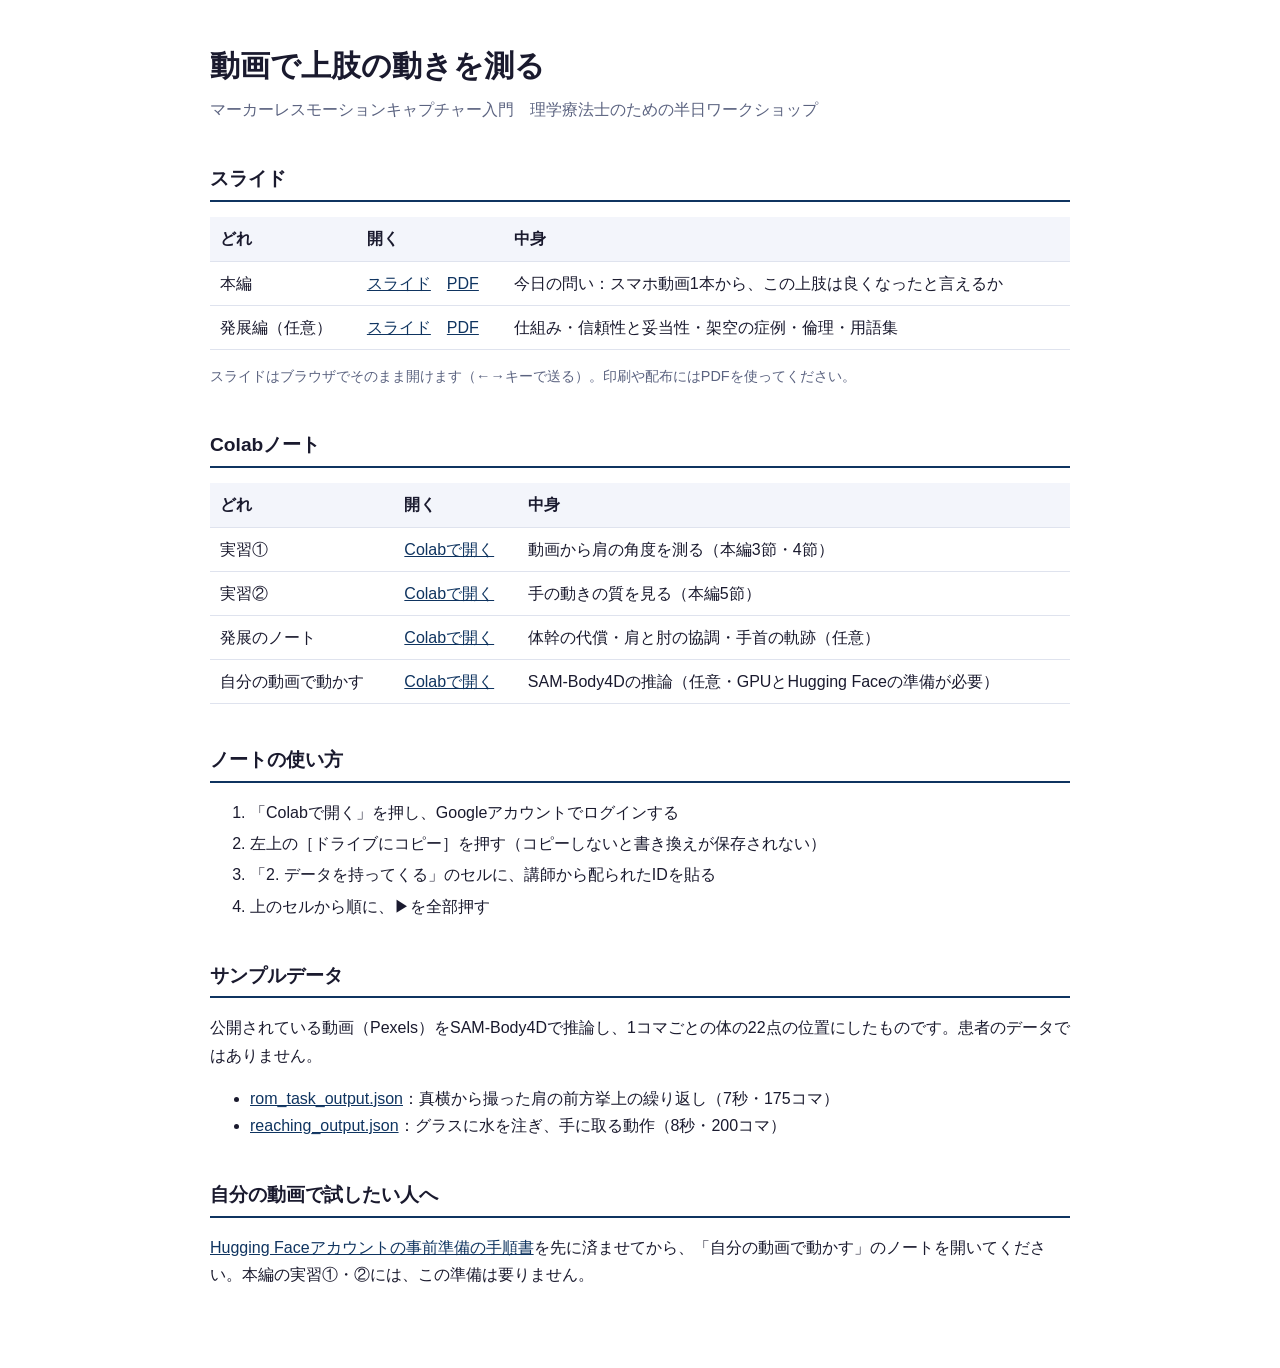
==== index.html @ c6b7e0b4 "公開：d51b8ad feat: 配布物だけを公開用リポジトリ（GitHub Pages）へ上げる tools/publish.sh を追加" ====
<!doctype html>
<html lang="ja">
<head>
<meta charset="utf-8">
<meta name="viewport" content="width=device-width, initial-scale=1">
<title>動画で上肢の動きを測る</title>
<style>
:root { --bg:#ffffff; --fg:#1a1a2e; --muted:#5b6380; --line:#dfe3ee; --accent:#0f3460; --head:#f3f5fb; }
@media (prefers-color-scheme: dark) {
  :root { --bg:#14161f; --fg:#e8eaf2; --muted:#a3a9c0; --line:#2c3142; --accent:#8fb3ff; --head:#1d2130; }
}
body { margin:0; background:var(--bg); color:var(--fg);
  font-family:'Hiragino Sans','Noto Sans JP',sans-serif; line-height:1.7; }
main { max-width:860px; margin:0 auto; padding:40px 16px 64px; }
h1 { font-size:1.9rem; margin:0 0 4px; }
.sub { color:var(--muted); margin:0 0 32px; }
h2 { font-size:1.2rem; border-bottom:2px solid var(--accent); padding-bottom:4px; margin-top:40px; }
table { width:100%; border-collapse:collapse; }
th, td { text-align:left; padding:8px 10px; border-bottom:1px solid var(--line); vertical-align:top; }
th { background:var(--head); font-weight:600; }
td:first-child { white-space:nowrap; }
a { color:var(--accent); }
ol li { margin:4px 0; }
.note { color:var(--muted); font-size:0.9rem; }
</style>
</head>
<body>
<main>
<h1>動画で上肢の動きを測る</h1>
<p class="sub">マーカーレスモーションキャプチャー入門　理学療法士のための半日ワークショップ</p>

<h2>スライド</h2>
<table>
<tr><th>どれ</th><th>開く</th><th>中身</th></tr>
<tr><td>本編</td><td><a href="slides/seminar.html">スライド</a>　<a href="slides/seminar.pdf">PDF</a></td><td>今日の問い：スマホ動画1本から、この上肢は良くなったと言えるか</td></tr>
<tr><td>発展編（任意）</td><td><a href="slides/seminar_advanced.html">スライド</a>　<a href="slides/seminar_advanced.pdf">PDF</a></td><td>仕組み・信頼性と妥当性・架空の症例・倫理・用語集</td></tr>
</table>
<p class="note">スライドはブラウザでそのまま開けます（←→キーで送る）。印刷や配布にはPDFを使ってください。</p>

<h2>Colabノート</h2>
<table>
<tr><th>どれ</th><th>開く</th><th>中身</th></tr>
<tr><td>実習①</td><td><a href="https://colab.research.google.com/github/k0heiun0/pt_seminar/blob/main/notebooks/01_ROM_evaluation.ipynb">Colabで開く</a></td><td>動画から肩の角度を測る（本編3節・4節）</td></tr>
<tr><td>実習②</td><td><a href="https://colab.research.google.com/github/k0heiun0/pt_seminar/blob/main/notebooks/02_reaching_motion.ipynb">Colabで開く</a></td><td>手の動きの質を見る（本編5節）</td></tr>
<tr><td>発展のノート</td><td><a href="https://colab.research.google.com/github/k0heiun0/pt_seminar/blob/main/notebooks/03_advanced.ipynb">Colabで開く</a></td><td>体幹の代償・肩と肘の協調・手首の軌跡（任意）</td></tr>
<tr><td>自分の動画で動かす</td><td><a href="https://colab.research.google.com/github/k0heiun0/pt_seminar/blob/main/notebooks/00_body4d_inference.ipynb">Colabで開く</a></td><td>SAM-Body4Dの推論（任意・GPUとHugging Faceの準備が必要）</td></tr>
</table>

<h2>ノートの使い方</h2>
<ol>
<li>「Colabで開く」を押し、Googleアカウントでログインする</li>
<li>左上の［ドライブにコピー］を押す（コピーしないと書き換えが保存されない）</li>
<li>「2. データを持ってくる」のセルに、講師から配られたIDを貼る</li>
<li>上のセルから順に、▶を全部押す</li>
</ol>

<h2>サンプルデータ</h2>
<p>公開されている動画（Pexels）をSAM-Body4Dで推論し、1コマごとの体の22点の位置にしたものです。患者のデータではありません。</p>
<ul>
<li><a href="data/rom_task_output.json">rom_task_output.json</a>：真横から撮った肩の前方挙上の繰り返し（7秒・175コマ）</li>
<li><a href="data/reaching_output.json">reaching_output.json</a>：グラスに水を注ぎ、手に取る動作（8秒・200コマ）</li>
</ul>

<h2>自分の動画で試したい人へ</h2>
<p><a href="https://github.com/k0heiun0/pt_seminar/blob/main/docs/handout-hf-setup.md">Hugging Faceアカウントの事前準備の手順書</a>を先に済ませてから、「自分の動画で動かす」のノートを開いてください。本編の実習①・②には、この準備は要りません。</p>
</main>
</body>
</html>
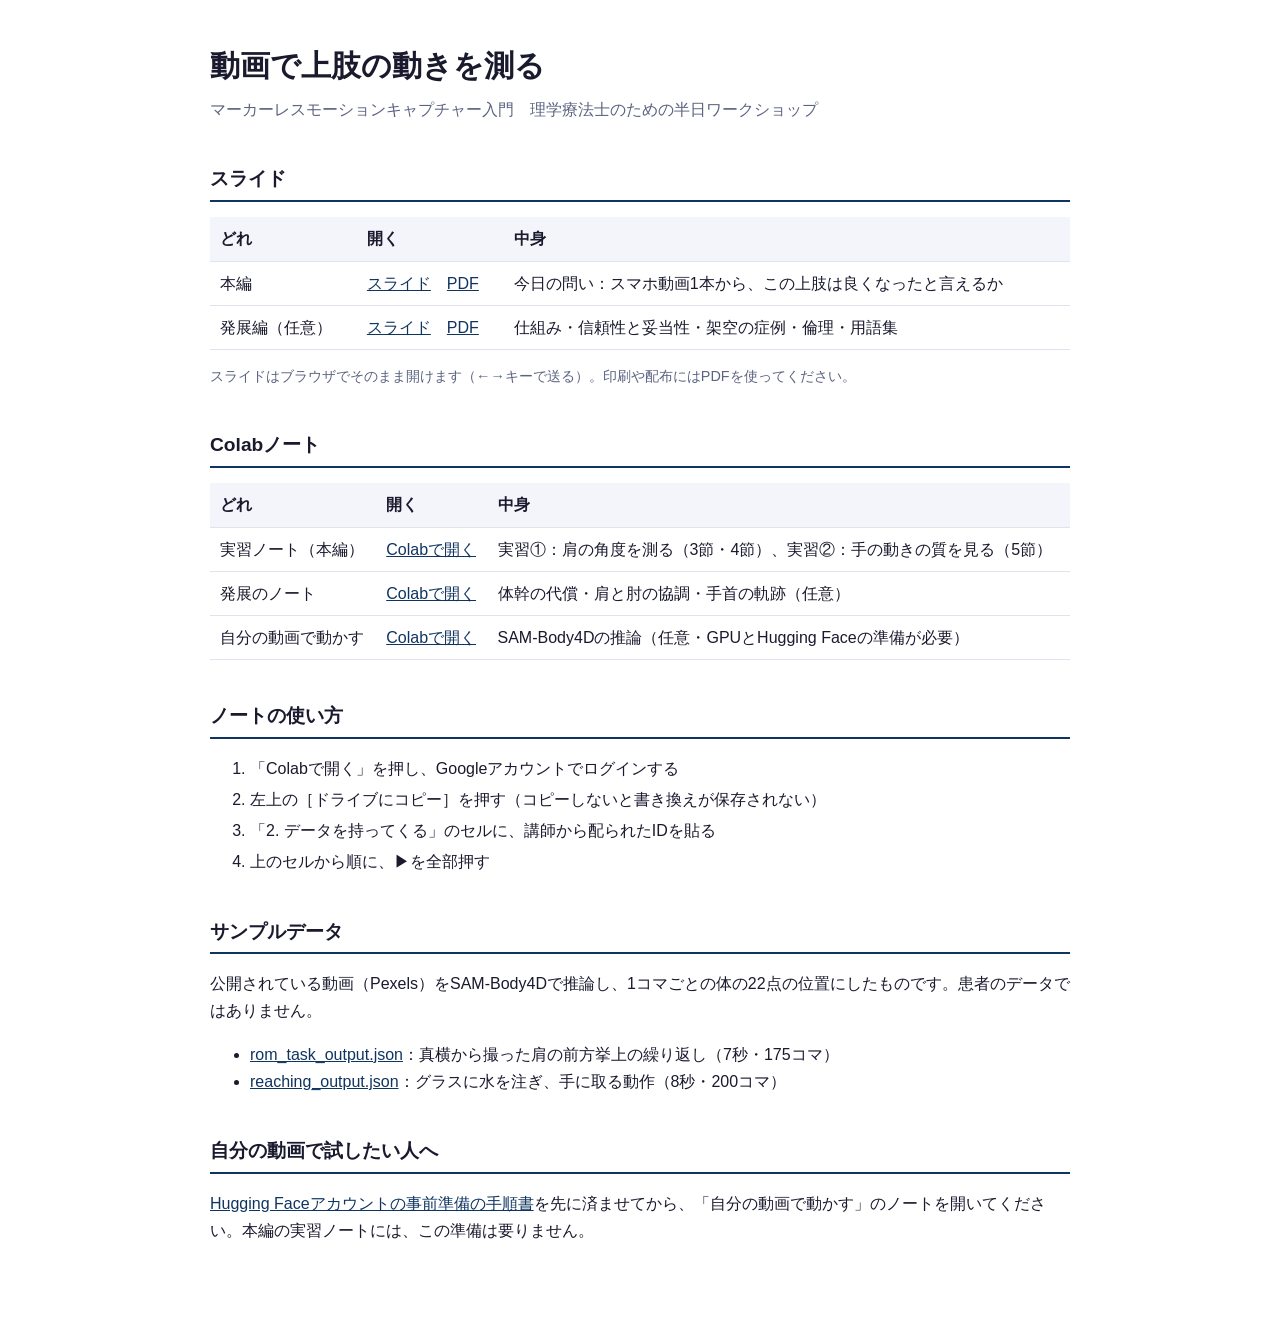
==== commit 9a80b314: "公開：d4eec31 feat(notebooks): 実習①・②のノートを本編の実習ノート1本（01_handson）にまとめる" ====
--- a/index.html
+++ b/index.html
@@ -40,8 +40,7 @@
 <h2>Colabノート</h2>
 <table>
 <tr><th>どれ</th><th>開く</th><th>中身</th></tr>
-<tr><td>実習①</td><td><a href="https://colab.research.google.com/github/k0heiun0/pt_seminar/blob/main/notebooks/01_ROM_evaluation.ipynb">Colabで開く</a></td><td>動画から肩の角度を測る（本編3節・4節）</td></tr>
-<tr><td>実習②</td><td><a href="https://colab.research.google.com/github/k0heiun0/pt_seminar/blob/main/notebooks/02_reaching_motion.ipynb">Colabで開く</a></td><td>手の動きの質を見る（本編5節）</td></tr>
+<tr><td>実習ノート（本編）</td><td><a href="https://colab.research.google.com/github/k0heiun0/pt_seminar/blob/main/notebooks/01_handson.ipynb">Colabで開く</a></td><td>実習①：肩の角度を測る（3節・4節）、実習②：手の動きの質を見る（5節）</td></tr>
 <tr><td>発展のノート</td><td><a href="https://colab.research.google.com/github/k0heiun0/pt_seminar/blob/main/notebooks/03_advanced.ipynb">Colabで開く</a></td><td>体幹の代償・肩と肘の協調・手首の軌跡（任意）</td></tr>
 <tr><td>自分の動画で動かす</td><td><a href="https://colab.research.google.com/github/k0heiun0/pt_seminar/blob/main/notebooks/00_body4d_inference.ipynb">Colabで開く</a></td><td>SAM-Body4Dの推論（任意・GPUとHugging Faceの準備が必要）</td></tr>
 </table>
@@ -62,7 +61,7 @@
 </ul>
 
 <h2>自分の動画で試したい人へ</h2>
-<p><a href="https://github.com/k0heiun0/pt_seminar/blob/main/docs/handout-hf-setup.md">Hugging Faceアカウントの事前準備の手順書</a>を先に済ませてから、「自分の動画で動かす」のノートを開いてください。本編の実習①・②には、この準備は要りません。</p>
+<p><a href="https://github.com/k0heiun0/pt_seminar/blob/main/docs/handout-hf-setup.md">Hugging Faceアカウントの事前準備の手順書</a>を先に済ませてから、「自分の動画で動かす」のノートを開いてください。本編の実習ノートには、この準備は要りません。</p>
 </main>
 </body>
 </html>
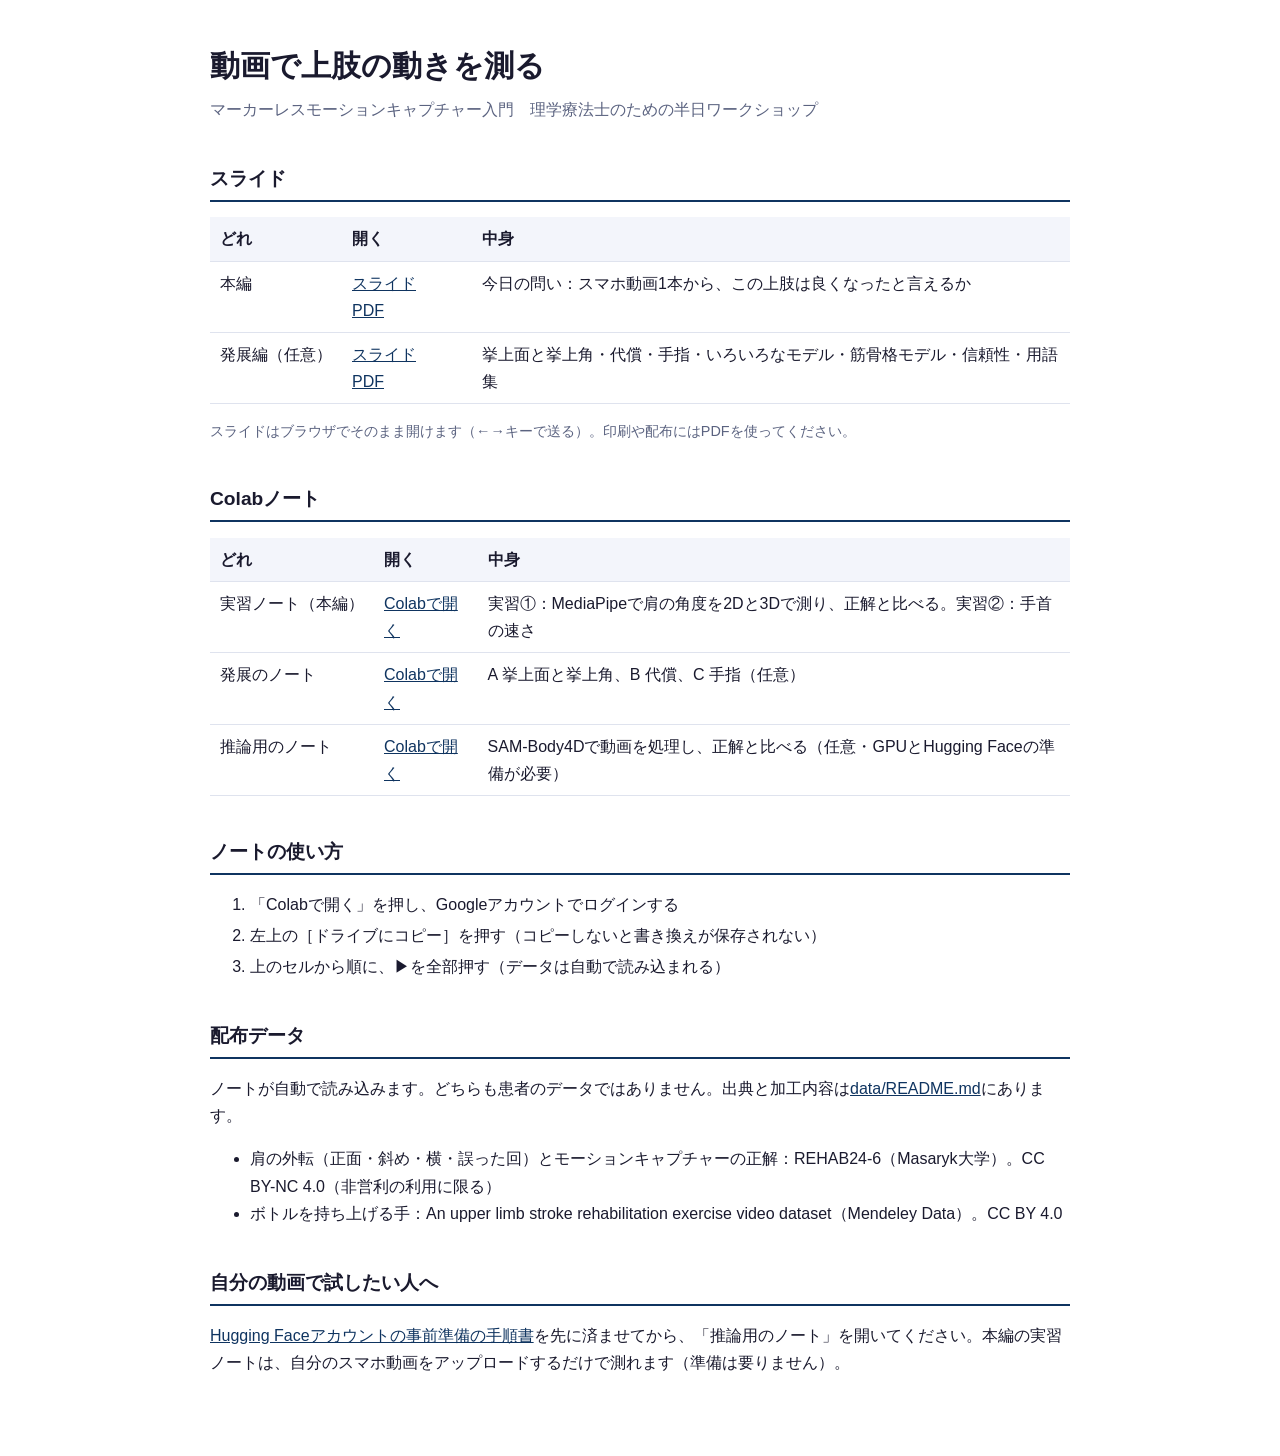
==== commit 1b1947a1: "公開：6040d07 chore: README・CLAUDE.md・公開の手順を、MediaPipe・REHAB24-6・ノート3本の構成に直す" ====
--- a/index.html
+++ b/index.html
@@ -33,35 +33,34 @@
 <table>
 <tr><th>どれ</th><th>開く</th><th>中身</th></tr>
 <tr><td>本編</td><td><a href="slides/seminar.html">スライド</a>　<a href="slides/seminar.pdf">PDF</a></td><td>今日の問い：スマホ動画1本から、この上肢は良くなったと言えるか</td></tr>
-<tr><td>発展編（任意）</td><td><a href="slides/seminar_advanced.html">スライド</a>　<a href="slides/seminar_advanced.pdf">PDF</a></td><td>仕組み・信頼性と妥当性・架空の症例・倫理・用語集</td></tr>
+<tr><td>発展編（任意）</td><td><a href="slides/seminar_advanced.html">スライド</a>　<a href="slides/seminar_advanced.pdf">PDF</a></td><td>挙上面と挙上角・代償・手指・いろいろなモデル・筋骨格モデル・信頼性・用語集</td></tr>
 </table>
 <p class="note">スライドはブラウザでそのまま開けます（←→キーで送る）。印刷や配布にはPDFを使ってください。</p>
 
 <h2>Colabノート</h2>
 <table>
 <tr><th>どれ</th><th>開く</th><th>中身</th></tr>
-<tr><td>実習ノート（本編）</td><td><a href="https://colab.research.google.com/github/k0heiun0/pt_seminar/blob/main/notebooks/01_handson.ipynb">Colabで開く</a></td><td>実習①：肩の角度を測る（3節・4節）、実習②：手の動きの質を見る（5節）</td></tr>
-<tr><td>発展のノート</td><td><a href="https://colab.research.google.com/github/k0heiun0/pt_seminar/blob/main/notebooks/03_advanced.ipynb">Colabで開く</a></td><td>体幹の代償・肩と肘の協調・手首の軌跡（任意）</td></tr>
-<tr><td>自分の動画で動かす</td><td><a href="https://colab.research.google.com/github/k0heiun0/pt_seminar/blob/main/notebooks/00_body4d_inference.ipynb">Colabで開く</a></td><td>SAM-Body4Dの推論（任意・GPUとHugging Faceの準備が必要）</td></tr>
+<tr><td>実習ノート（本編）</td><td><a href="https://colab.research.google.com/github/k0heiun0/pt_seminar/blob/main/notebooks/01_handson.ipynb">Colabで開く</a></td><td>実習①：MediaPipeで肩の角度を2Dと3Dで測り、正解と比べる。実習②：手首の速さ</td></tr>
+<tr><td>発展のノート</td><td><a href="https://colab.research.google.com/github/k0heiun0/pt_seminar/blob/main/notebooks/03_advanced.ipynb">Colabで開く</a></td><td>A 挙上面と挙上角、B 代償、C 手指（任意）</td></tr>
+<tr><td>推論用のノート</td><td><a href="https://colab.research.google.com/github/k0heiun0/pt_seminar/blob/main/notebooks/00_body4d_inference.ipynb">Colabで開く</a></td><td>SAM-Body4Dで動画を処理し、正解と比べる（任意・GPUとHugging Faceの準備が必要）</td></tr>
 </table>
 
 <h2>ノートの使い方</h2>
 <ol>
 <li>「Colabで開く」を押し、Googleアカウントでログインする</li>
 <li>左上の［ドライブにコピー］を押す（コピーしないと書き換えが保存されない）</li>
-<li>「2. データを持ってくる」のセルに、講師から配られたIDを貼る</li>
-<li>上のセルから順に、▶を全部押す</li>
+<li>上のセルから順に、▶を全部押す（データは自動で読み込まれる）</li>
 </ol>
 
-<h2>サンプルデータ</h2>
-<p>公開されている動画（Pexels）をSAM-Body4Dで推論し、1コマごとの体の22点の位置にしたものです。患者のデータではありません。</p>
+<h2>配布データ</h2>
+<p>ノートが自動で読み込みます。どちらも患者のデータではありません。出典と加工内容は<a href="https://github.com/k0heiun0/pt_seminar/blob/main/data/README.md">data/README.md</a>にあります。</p>
 <ul>
-<li><a href="data/rom_task_output.json">rom_task_output.json</a>：真横から撮った肩の前方挙上の繰り返し（7秒・175コマ）</li>
-<li><a href="data/reaching_output.json">reaching_output.json</a>：グラスに水を注ぎ、手に取る動作（8秒・200コマ）</li>
+<li>肩の外転（正面・斜め・横・誤った回）とモーションキャプチャーの正解：REHAB24-6（Masaryk大学）。CC BY-NC 4.0（非営利の利用に限る）</li>
+<li>ボトルを持ち上げる手：An upper limb stroke rehabilitation exercise video dataset（Mendeley Data）。CC BY 4.0</li>
 </ul>
 
 <h2>自分の動画で試したい人へ</h2>
-<p><a href="https://github.com/k0heiun0/pt_seminar/blob/main/docs/handout-hf-setup.md">Hugging Faceアカウントの事前準備の手順書</a>を先に済ませてから、「自分の動画で動かす」のノートを開いてください。本編の実習ノートには、この準備は要りません。</p>
+<p><a href="https://github.com/k0heiun0/pt_seminar/blob/main/docs/handout-hf-setup.md">Hugging Faceアカウントの事前準備の手順書</a>を先に済ませてから、「推論用のノート」を開いてください。本編の実習ノートは、自分のスマホ動画をアップロードするだけで測れます（準備は要りません）。</p>
 </main>
 </body>
 </html>
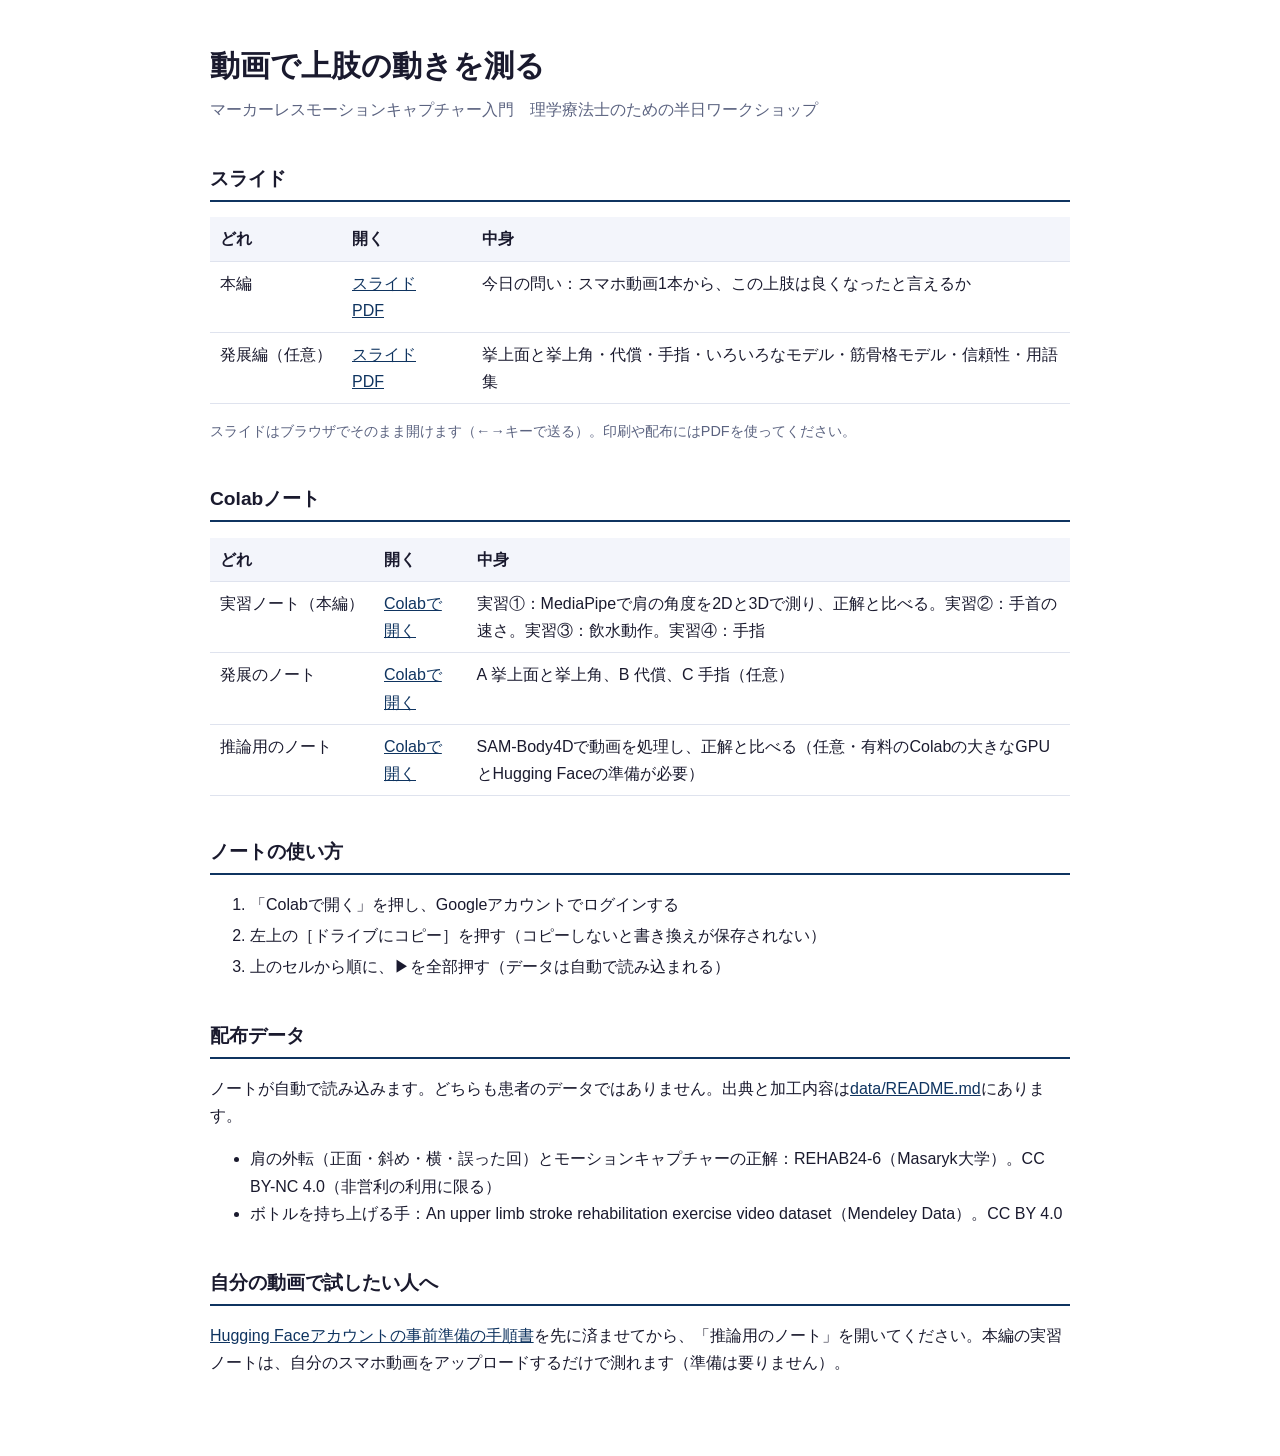
==== commit 55a60feb: "公開：199ccaf feat(promo): 当日の内容に飲水動作・手指を足し、SAM系は有料のColabが要ることを書く" ====
--- a/index.html
+++ b/index.html
@@ -40,9 +40,9 @@
 <h2>Colabノート</h2>
 <table>
 <tr><th>どれ</th><th>開く</th><th>中身</th></tr>
-<tr><td>実習ノート（本編）</td><td><a href="https://colab.research.google.com/github/k0heiun0/pt_seminar/blob/main/notebooks/01_handson.ipynb">Colabで開く</a></td><td>実習①：MediaPipeで肩の角度を2Dと3Dで測り、正解と比べる。実習②：手首の速さ</td></tr>
+<tr><td>実習ノート（本編）</td><td><a href="https://colab.research.google.com/github/k0heiun0/pt_seminar/blob/main/notebooks/01_handson.ipynb">Colabで開く</a></td><td>実習①：MediaPipeで肩の角度を2Dと3Dで測り、正解と比べる。実習②：手首の速さ。実習③：飲水動作。実習④：手指</td></tr>
 <tr><td>発展のノート</td><td><a href="https://colab.research.google.com/github/k0heiun0/pt_seminar/blob/main/notebooks/03_advanced.ipynb">Colabで開く</a></td><td>A 挙上面と挙上角、B 代償、C 手指（任意）</td></tr>
-<tr><td>推論用のノート</td><td><a href="https://colab.research.google.com/github/k0heiun0/pt_seminar/blob/main/notebooks/00_body4d_inference.ipynb">Colabで開く</a></td><td>SAM-Body4Dで動画を処理し、正解と比べる（任意・GPUとHugging Faceの準備が必要）</td></tr>
+<tr><td>推論用のノート</td><td><a href="https://colab.research.google.com/github/k0heiun0/pt_seminar/blob/main/notebooks/00_body4d_inference.ipynb">Colabで開く</a></td><td>SAM-Body4Dで動画を処理し、正解と比べる（任意・有料のColabの大きなGPUとHugging Faceの準備が必要）</td></tr>
 </table>
 
 <h2>ノートの使い方</h2>
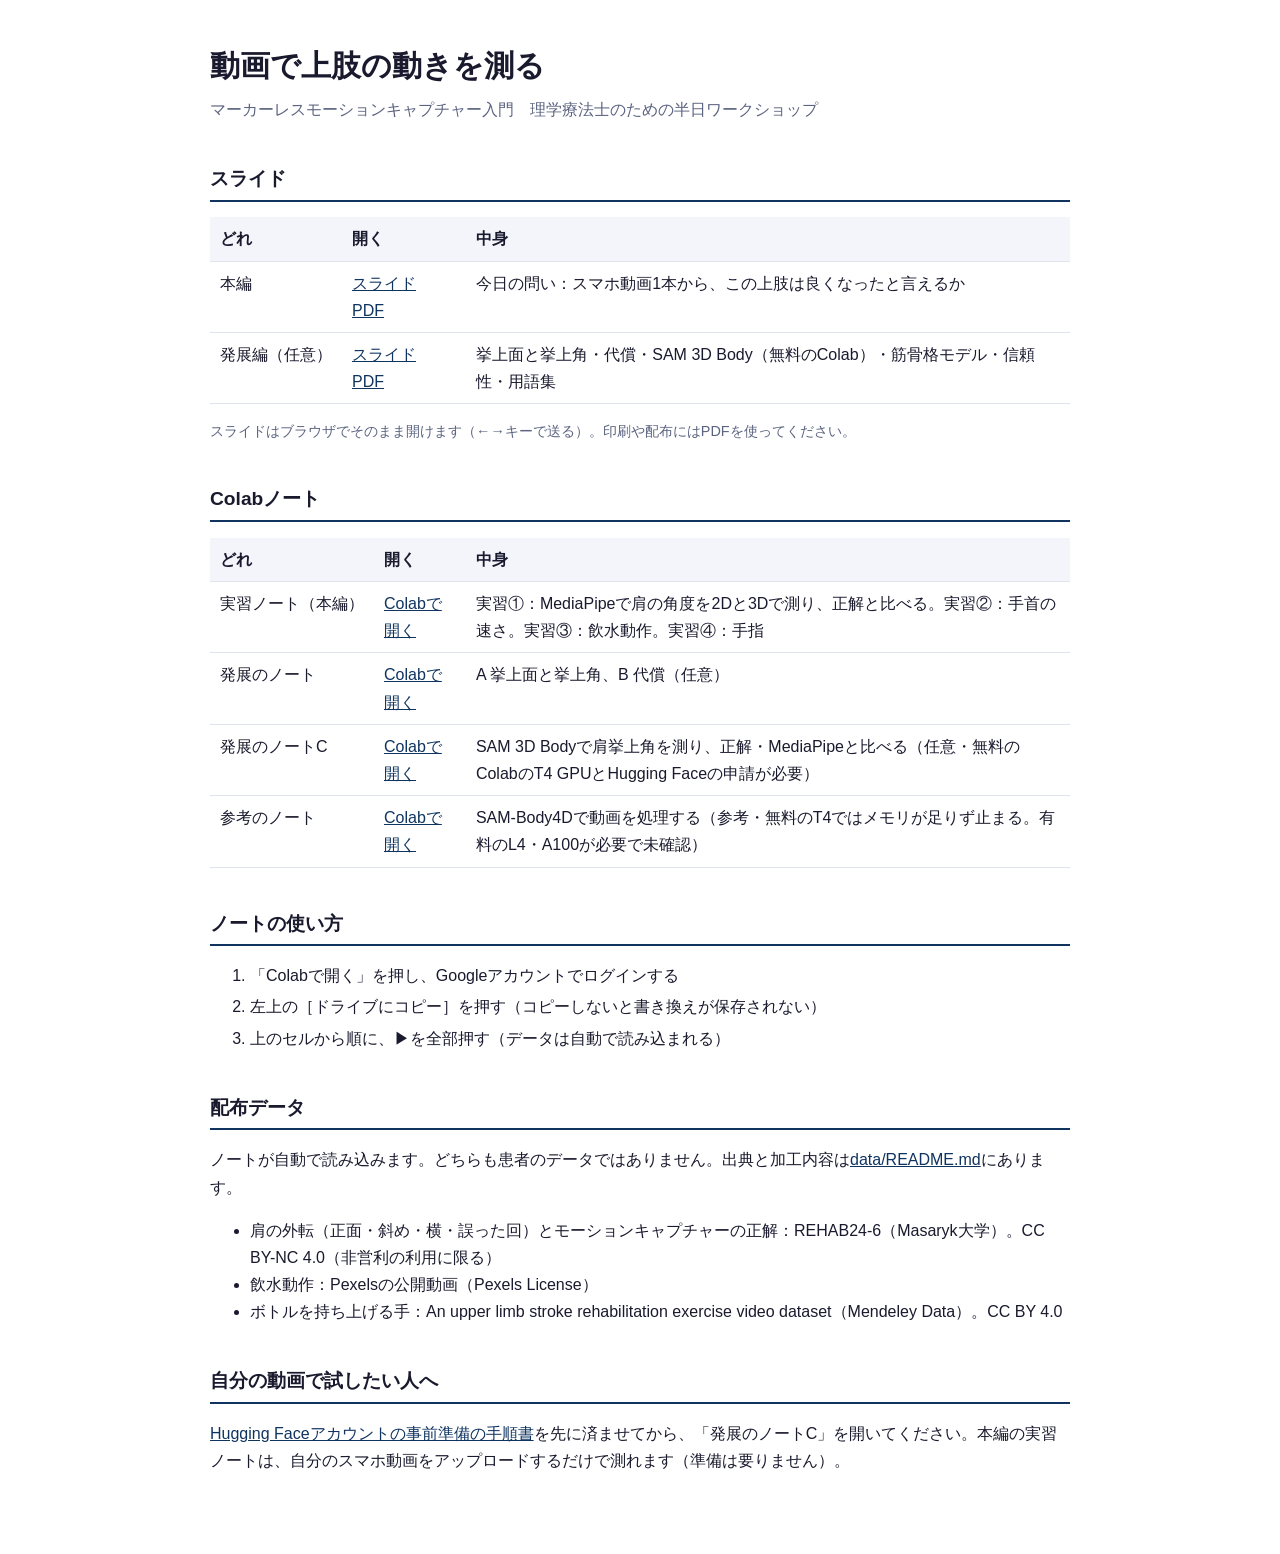
==== commit 681a05e0: "公開：1334eb4 feat: 発展編Cを「SAM 3D Bodyを無料のColab（T4）で動かし、MediaPipe・正解と比べる」に作り直す（ノート02、図3枚、手順書・広報資料も合わせる）" ====
--- a/index.html
+++ b/index.html
@@ -33,7 +33,7 @@
 <table>
 <tr><th>どれ</th><th>開く</th><th>中身</th></tr>
 <tr><td>本編</td><td><a href="slides/seminar.html">スライド</a>　<a href="slides/seminar.pdf">PDF</a></td><td>今日の問い：スマホ動画1本から、この上肢は良くなったと言えるか</td></tr>
-<tr><td>発展編（任意）</td><td><a href="slides/seminar_advanced.html">スライド</a>　<a href="slides/seminar_advanced.pdf">PDF</a></td><td>挙上面と挙上角・代償・手指・いろいろなモデル・筋骨格モデル・信頼性・用語集</td></tr>
+<tr><td>発展編（任意）</td><td><a href="slides/seminar_advanced.html">スライド</a>　<a href="slides/seminar_advanced.pdf">PDF</a></td><td>挙上面と挙上角・代償・SAM 3D Body（無料のColab）・筋骨格モデル・信頼性・用語集</td></tr>
 </table>
 <p class="note">スライドはブラウザでそのまま開けます（←→キーで送る）。印刷や配布にはPDFを使ってください。</p>
 
@@ -41,8 +41,9 @@
 <table>
 <tr><th>どれ</th><th>開く</th><th>中身</th></tr>
 <tr><td>実習ノート（本編）</td><td><a href="https://colab.research.google.com/github/k0heiun0/pt_seminar/blob/main/notebooks/01_handson.ipynb">Colabで開く</a></td><td>実習①：MediaPipeで肩の角度を2Dと3Dで測り、正解と比べる。実習②：手首の速さ。実習③：飲水動作。実習④：手指</td></tr>
-<tr><td>発展のノート</td><td><a href="https://colab.research.google.com/github/k0heiun0/pt_seminar/blob/main/notebooks/03_advanced.ipynb">Colabで開く</a></td><td>A 挙上面と挙上角、B 代償、C 手指（任意）</td></tr>
-<tr><td>推論用のノート</td><td><a href="https://colab.research.google.com/github/k0heiun0/pt_seminar/blob/main/notebooks/00_body4d_inference.ipynb">Colabで開く</a></td><td>SAM-Body4Dで動画を処理し、正解と比べる（任意・有料のColabの大きなGPUとHugging Faceの準備が必要）</td></tr>
+<tr><td>発展のノート</td><td><a href="https://colab.research.google.com/github/k0heiun0/pt_seminar/blob/main/notebooks/03_advanced.ipynb">Colabで開く</a></td><td>A 挙上面と挙上角、B 代償（任意）</td></tr>
+<tr><td>発展のノートC</td><td><a href="https://colab.research.google.com/github/k0heiun0/pt_seminar/blob/main/notebooks/02_sam3d_body.ipynb">Colabで開く</a></td><td>SAM 3D Bodyで肩挙上角を測り、正解・MediaPipeと比べる（任意・無料のColabのT4 GPUとHugging Faceの申請が必要）</td></tr>
+<tr><td>参考のノート</td><td><a href="https://colab.research.google.com/github/k0heiun0/pt_seminar/blob/main/notebooks/00_body4d_inference.ipynb">Colabで開く</a></td><td>SAM-Body4Dで動画を処理する（参考・無料のT4ではメモリが足りず止まる。有料のL4・A100が必要で未確認）</td></tr>
 </table>
 
 <h2>ノートの使い方</h2>
@@ -56,11 +57,12 @@
 <p>ノートが自動で読み込みます。どちらも患者のデータではありません。出典と加工内容は<a href="https://github.com/k0heiun0/pt_seminar/blob/main/data/README.md">data/README.md</a>にあります。</p>
 <ul>
 <li>肩の外転（正面・斜め・横・誤った回）とモーションキャプチャーの正解：REHAB24-6（Masaryk大学）。CC BY-NC 4.0（非営利の利用に限る）</li>
+<li>飲水動作：Pexelsの公開動画（Pexels License）</li>
 <li>ボトルを持ち上げる手：An upper limb stroke rehabilitation exercise video dataset（Mendeley Data）。CC BY 4.0</li>
 </ul>
 
 <h2>自分の動画で試したい人へ</h2>
-<p><a href="https://github.com/k0heiun0/pt_seminar/blob/main/docs/handout-hf-setup.md">Hugging Faceアカウントの事前準備の手順書</a>を先に済ませてから、「推論用のノート」を開いてください。本編の実習ノートは、自分のスマホ動画をアップロードするだけで測れます（準備は要りません）。</p>
+<p><a href="https://github.com/k0heiun0/pt_seminar/blob/main/docs/handout-hf-setup.md">Hugging Faceアカウントの事前準備の手順書</a>を先に済ませてから、「発展のノートC」を開いてください。本編の実習ノートは、自分のスマホ動画をアップロードするだけで測れます（準備は要りません）。</p>
 </main>
 </body>
 </html>
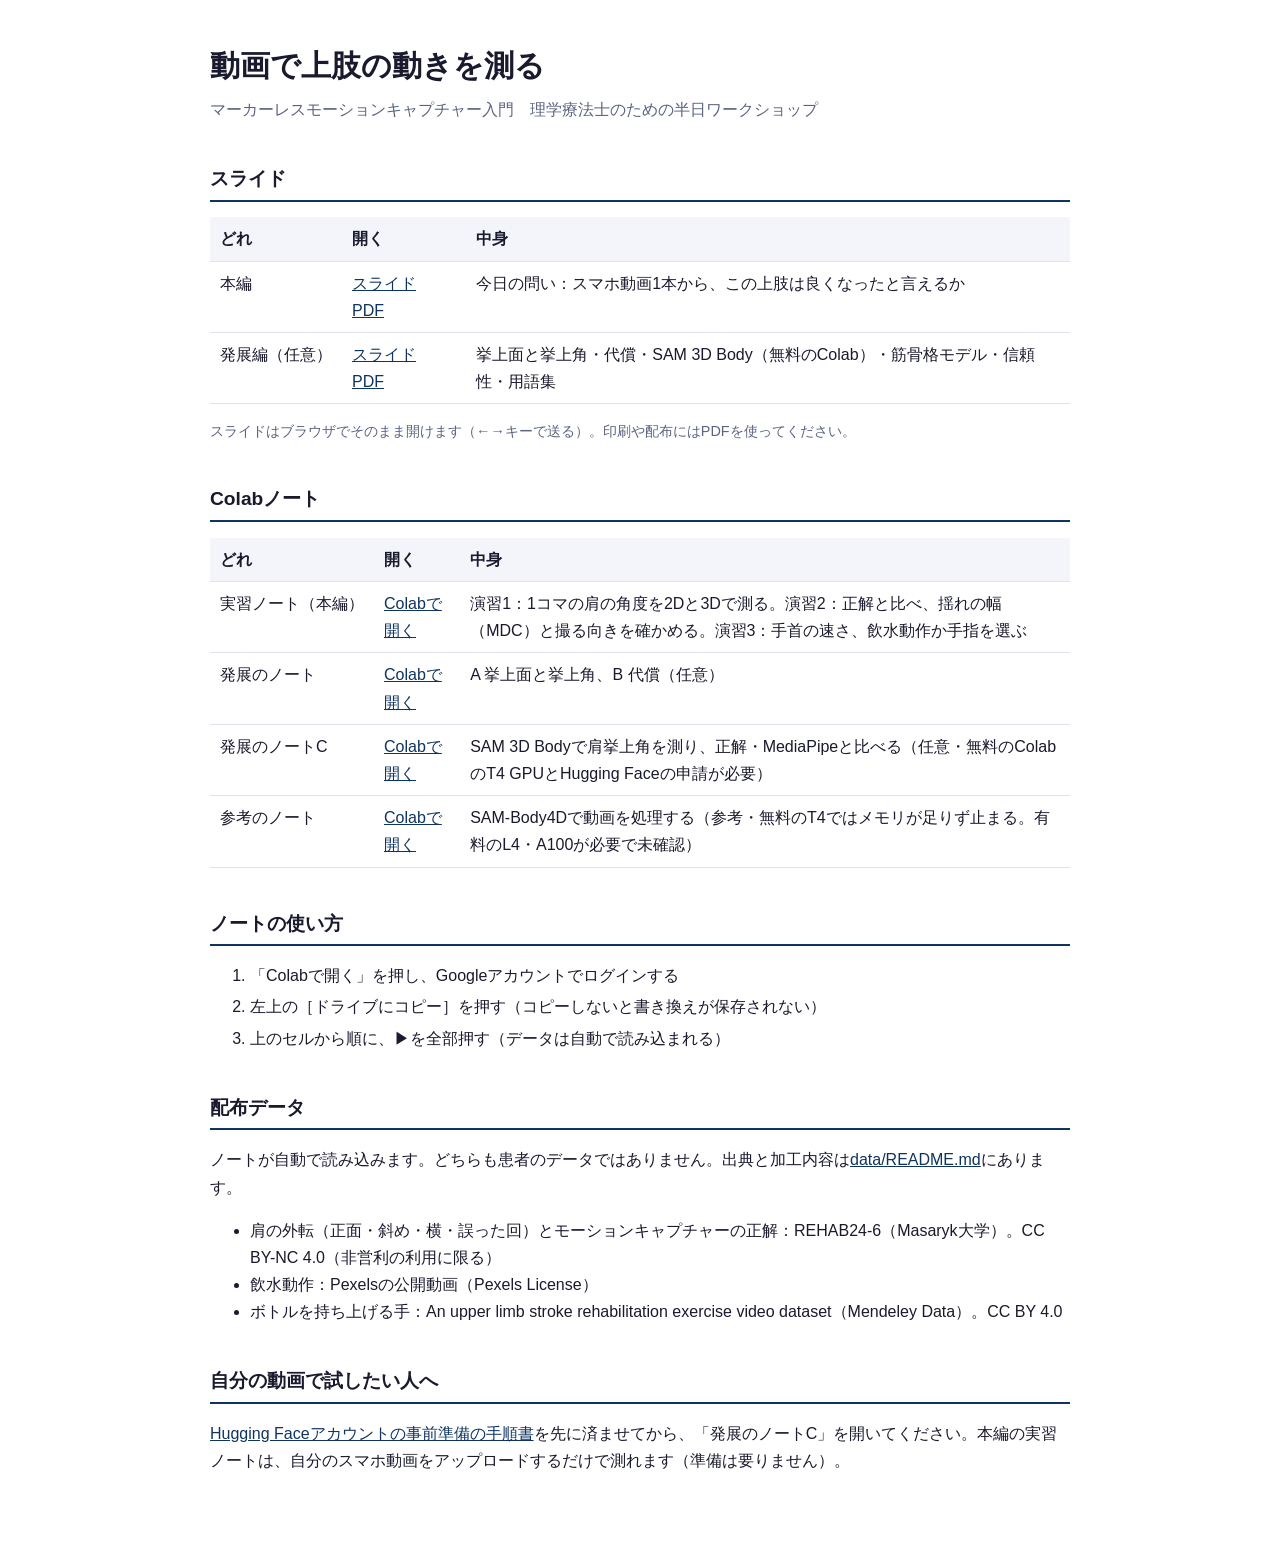
==== commit 369265da: "公開：ac19f3d fix: 最終確認の指摘を直す（困ったときはセッションを再起動、旧名「実習①〜④」をなくす、発展0の見出しの参照、演習3の「どちらか1つ」）" ====
--- a/index.html
+++ b/index.html
@@ -40,7 +40,7 @@
 <h2>Colabノート</h2>
 <table>
 <tr><th>どれ</th><th>開く</th><th>中身</th></tr>
-<tr><td>実習ノート（本編）</td><td><a href="https://colab.research.google.com/github/k0heiun0/pt_seminar/blob/main/notebooks/01_handson.ipynb">Colabで開く</a></td><td>実習①：MediaPipeで肩の角度を2Dと3Dで測り、正解と比べる。実習②：手首の速さ。実習③：飲水動作。実習④：手指</td></tr>
+<tr><td>実習ノート（本編）</td><td><a href="https://colab.research.google.com/github/k0heiun0/pt_seminar/blob/main/notebooks/01_handson.ipynb">Colabで開く</a></td><td>演習1：1コマの肩の角度を2Dと3Dで測る。演習2：正解と比べ、揺れの幅（MDC）と撮る向きを確かめる。演習3：手首の速さ、飲水動作か手指を選ぶ</td></tr>
 <tr><td>発展のノート</td><td><a href="https://colab.research.google.com/github/k0heiun0/pt_seminar/blob/main/notebooks/03_advanced.ipynb">Colabで開く</a></td><td>A 挙上面と挙上角、B 代償（任意）</td></tr>
 <tr><td>発展のノートC</td><td><a href="https://colab.research.google.com/github/k0heiun0/pt_seminar/blob/main/notebooks/02_sam3d_body.ipynb">Colabで開く</a></td><td>SAM 3D Bodyで肩挙上角を測り、正解・MediaPipeと比べる（任意・無料のColabのT4 GPUとHugging Faceの申請が必要）</td></tr>
 <tr><td>参考のノート</td><td><a href="https://colab.research.google.com/github/k0heiun0/pt_seminar/blob/main/notebooks/00_body4d_inference.ipynb">Colabで開く</a></td><td>SAM-Body4Dで動画を処理する（参考・無料のT4ではメモリが足りず止まる。有料のL4・A100が必要で未確認）</td></tr>
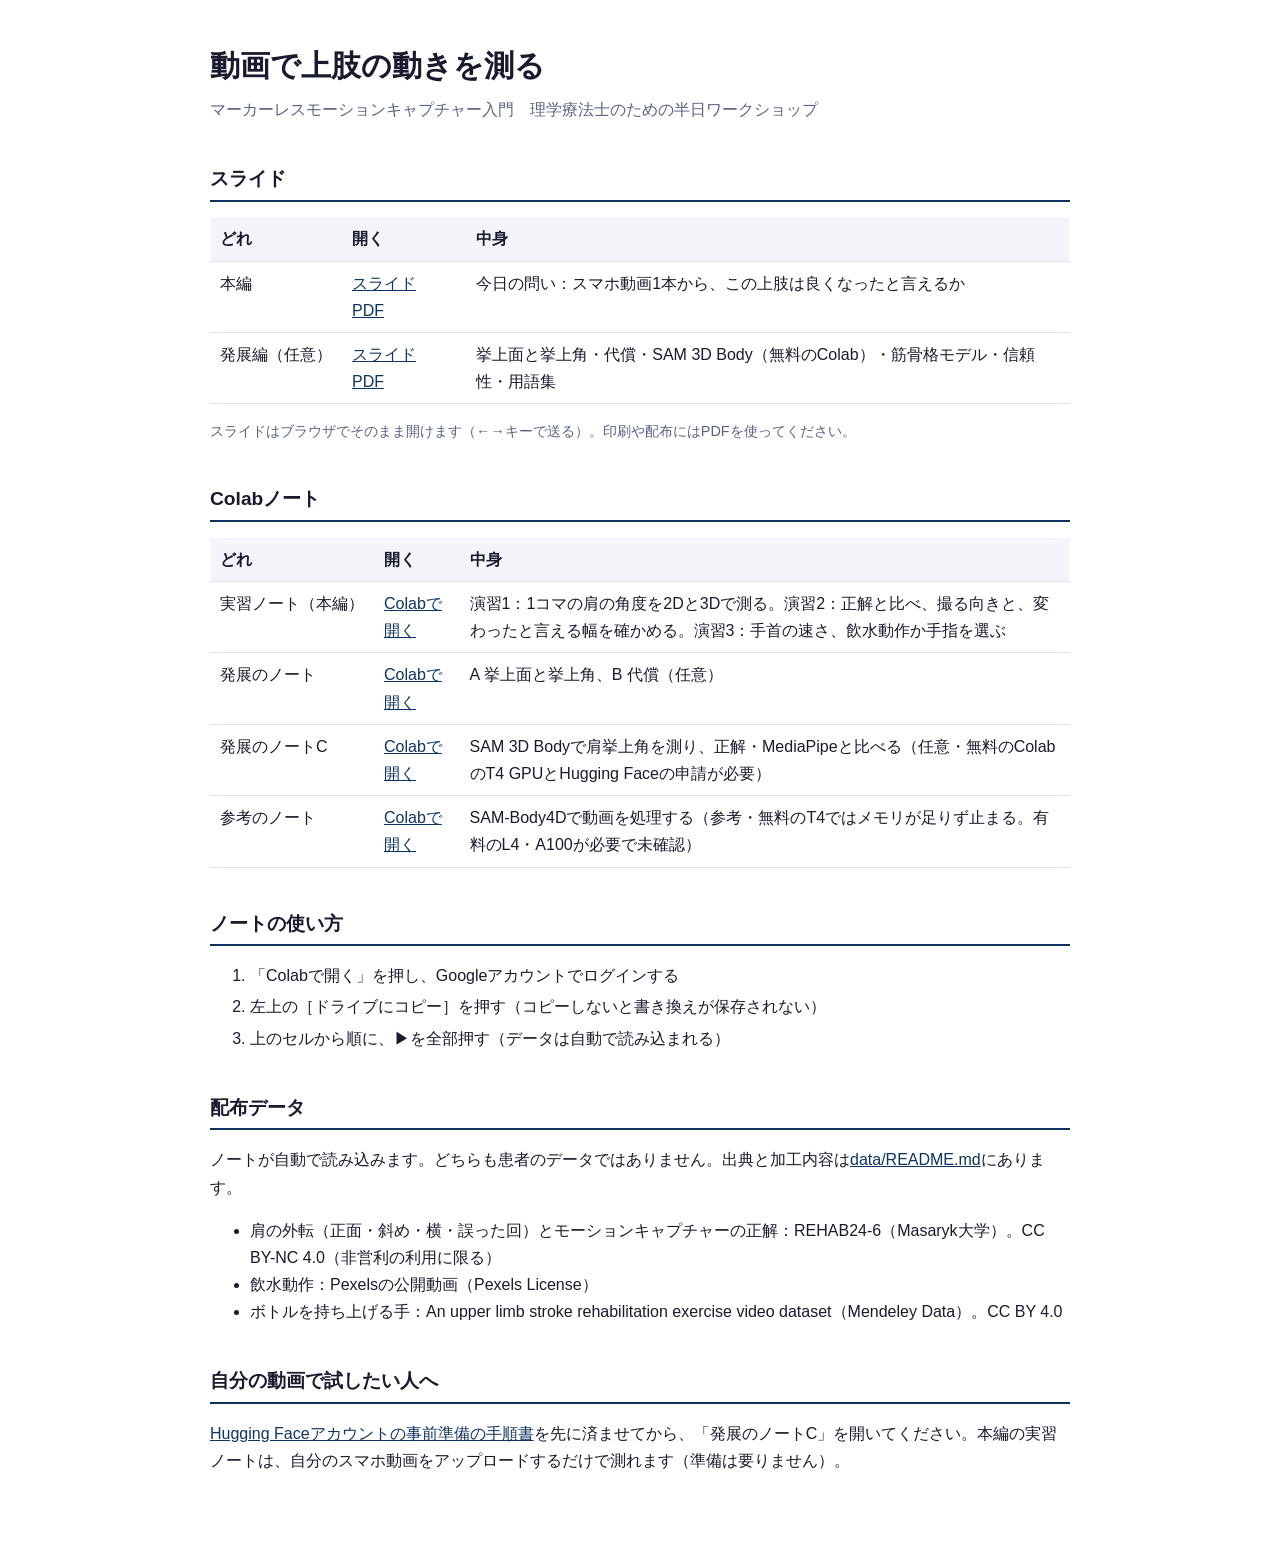
==== commit ca10e2bf: "公開：42b810d feat(slides): セット2を「3 正解と比べる（全コマ・撮る向き）」「4 変わったと言える幅」に組み直す" ====
--- a/index.html
+++ b/index.html
@@ -40,7 +40,7 @@
 <h2>Colabノート</h2>
 <table>
 <tr><th>どれ</th><th>開く</th><th>中身</th></tr>
-<tr><td>実習ノート（本編）</td><td><a href="https://colab.research.google.com/github/k0heiun0/pt_seminar/blob/main/notebooks/01_handson.ipynb">Colabで開く</a></td><td>演習1：1コマの肩の角度を2Dと3Dで測る。演習2：正解と比べ、揺れの幅（MDC）と撮る向きを確かめる。演習3：手首の速さ、飲水動作か手指を選ぶ</td></tr>
+<tr><td>実習ノート（本編）</td><td><a href="https://colab.research.google.com/github/k0heiun0/pt_seminar/blob/main/notebooks/01_handson.ipynb">Colabで開く</a></td><td>演習1：1コマの肩の角度を2Dと3Dで測る。演習2：正解と比べ、撮る向きと、変わったと言える幅を確かめる。演習3：手首の速さ、飲水動作か手指を選ぶ</td></tr>
 <tr><td>発展のノート</td><td><a href="https://colab.research.google.com/github/k0heiun0/pt_seminar/blob/main/notebooks/03_advanced.ipynb">Colabで開く</a></td><td>A 挙上面と挙上角、B 代償（任意）</td></tr>
 <tr><td>発展のノートC</td><td><a href="https://colab.research.google.com/github/k0heiun0/pt_seminar/blob/main/notebooks/02_sam3d_body.ipynb">Colabで開く</a></td><td>SAM 3D Bodyで肩挙上角を測り、正解・MediaPipeと比べる（任意・無料のColabのT4 GPUとHugging Faceの申請が必要）</td></tr>
 <tr><td>参考のノート</td><td><a href="https://colab.research.google.com/github/k0heiun0/pt_seminar/blob/main/notebooks/00_body4d_inference.ipynb">Colabで開く</a></td><td>SAM-Body4Dで動画を処理する（参考・無料のT4ではメモリが足りず止まる。有料のL4・A100が必要で未確認）</td></tr>
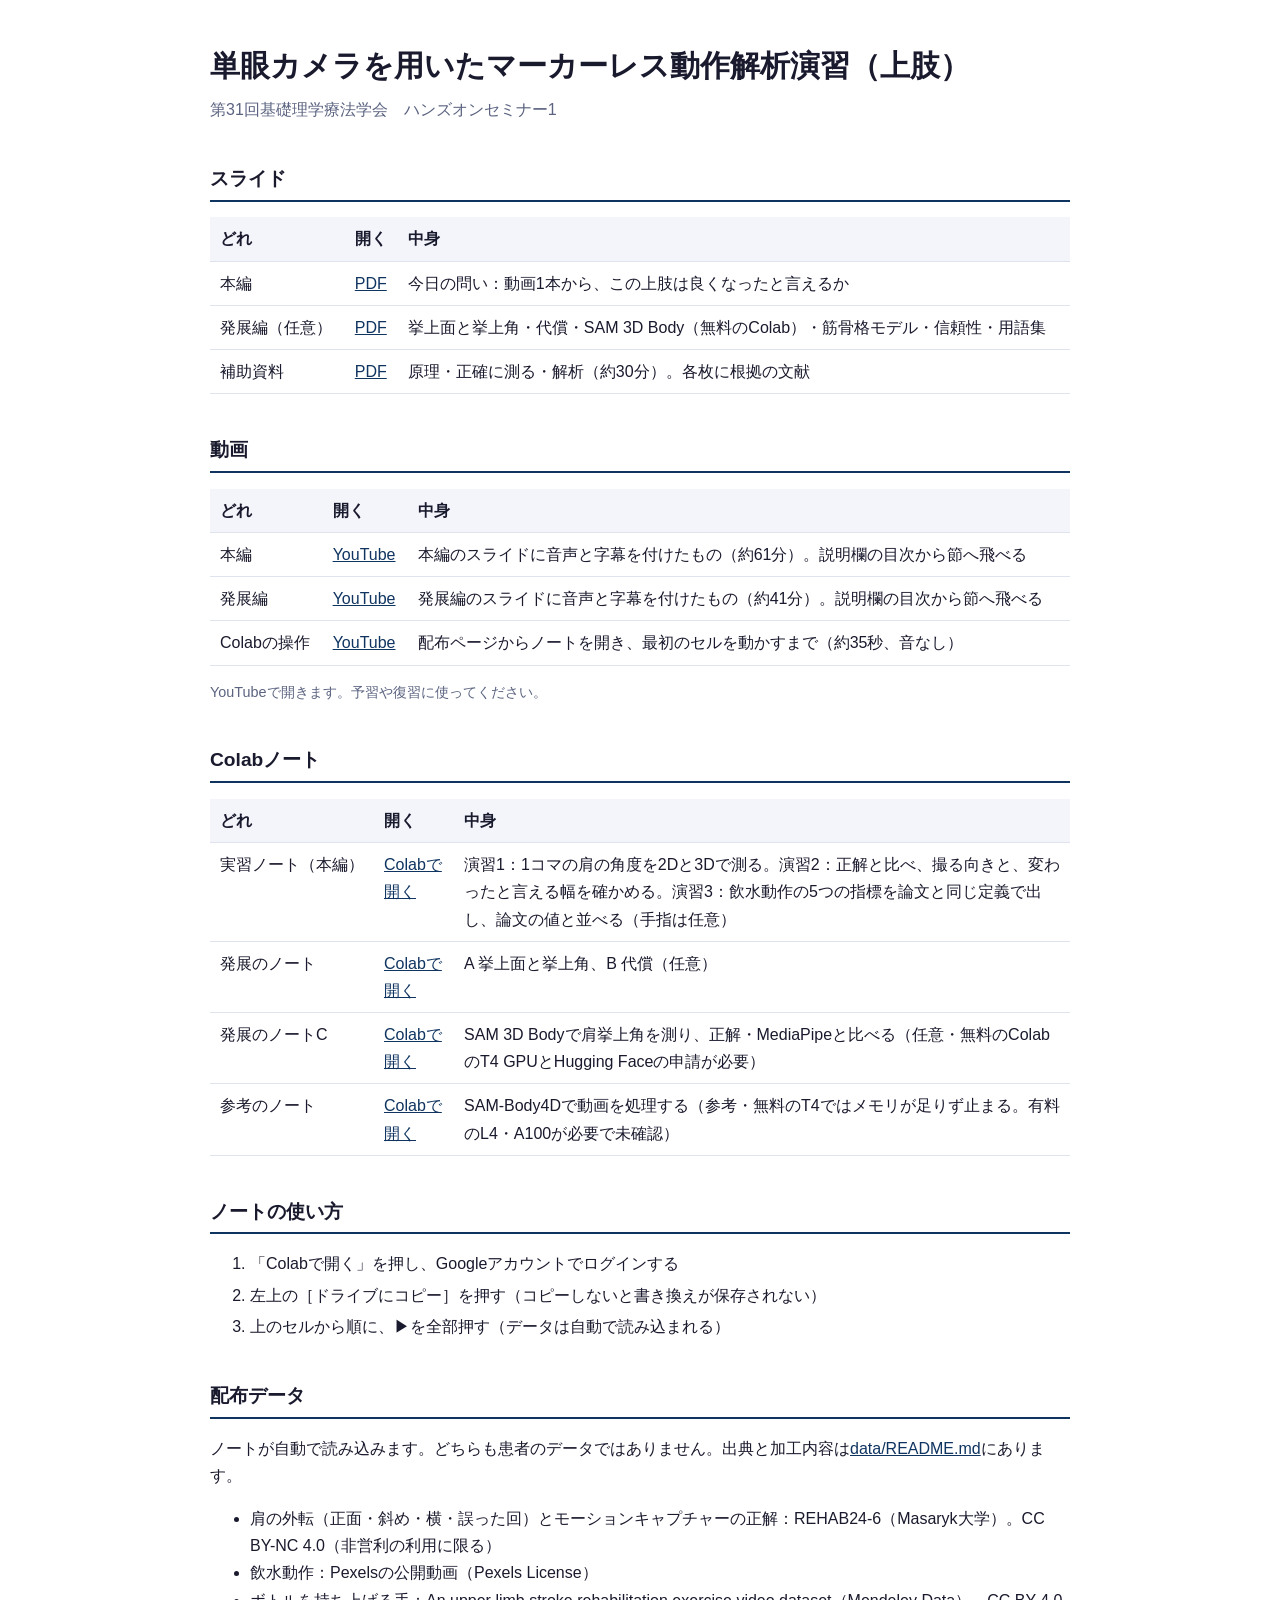
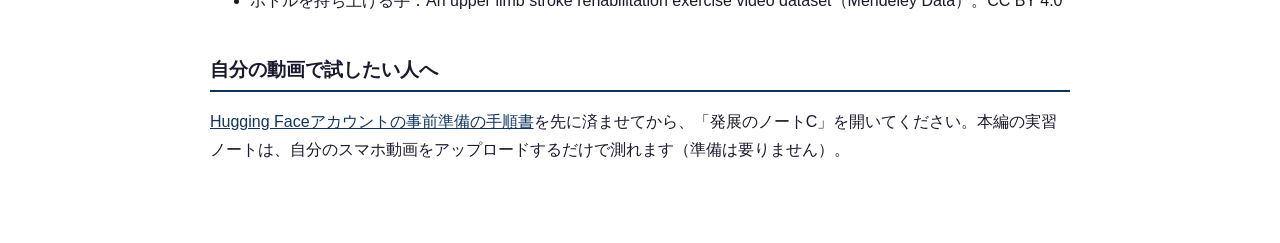
==== commit 9c6acbc0: "配布物を更新（2026-10-31）" ====
--- a/index.html
+++ b/index.html
@@ -3,7 +3,7 @@
 <head>
 <meta charset="utf-8">
 <meta name="viewport" content="width=device-width, initial-scale=1">
-<title>動画で上肢の動きを測る</title>
+<title>単眼カメラを用いたマーカーレス動作解析演習（上肢）</title>
 <style>
 :root { --bg:#ffffff; --fg:#1a1a2e; --muted:#5b6380; --line:#dfe3ee; --accent:#0f3460; --head:#f3f5fb; }
 @media (prefers-color-scheme: dark) {
@@ -26,24 +26,33 @@
 </head>
 <body>
 <main>
-<h1>動画で上肢の動きを測る</h1>
-<p class="sub">マーカーレスモーションキャプチャー入門　理学療法士のための半日ワークショップ</p>
+<h1>単眼カメラを用いたマーカーレス動作解析演習（上肢）</h1>
+<p class="sub">第31回基礎理学療法学会　ハンズオンセミナー1</p>
 
 <h2>スライド</h2>
 <table>
 <tr><th>どれ</th><th>開く</th><th>中身</th></tr>
-<tr><td>本編</td><td><a href="slides/seminar.html">スライド</a>　<a href="slides/seminar.pdf">PDF</a></td><td>今日の問い：スマホ動画1本から、この上肢は良くなったと言えるか</td></tr>
-<tr><td>発展編（任意）</td><td><a href="slides/seminar_advanced.html">スライド</a>　<a href="slides/seminar_advanced.pdf">PDF</a></td><td>挙上面と挙上角・代償・SAM 3D Body（無料のColab）・筋骨格モデル・信頼性・用語集</td></tr>
+<tr><td>本編</td><td><a href="slides/seminar.pdf" target="_blank" rel="noopener">PDF</a></td><td>今日の問い：動画1本から、この上肢は良くなったと言えるか</td></tr>
+<tr><td>発展編（任意）</td><td><a href="slides/seminar_advanced.pdf" target="_blank" rel="noopener">PDF</a></td><td>挙上面と挙上角・代償・SAM 3D Body（無料のColab）・筋骨格モデル・信頼性・用語集</td></tr>
+<tr><td>補助資料</td><td><a href="slides/supplement.pdf" target="_blank" rel="noopener">PDF</a></td><td>原理・正確に測る・解析（約30分）。各枚に根拠の文献</td></tr>
 </table>
-<p class="note">スライドはブラウザでそのまま開けます（←→キーで送る）。印刷や配布にはPDFを使ってください。</p>
+
+<h2>動画</h2>
+<table>
+<tr><th>どれ</th><th>開く</th><th>中身</th></tr>
+<tr><td>本編</td><td><a href="https://youtu.be/A3evsi9yVyI" target="_blank" rel="noopener">YouTube</a></td><td>本編のスライドに音声と字幕を付けたもの（約61分）。説明欄の目次から節へ飛べる</td></tr>
+<tr><td>発展編</td><td><a href="https://youtu.be/LWLG0y8S8oc" target="_blank" rel="noopener">YouTube</a></td><td>発展編のスライドに音声と字幕を付けたもの（約41分）。説明欄の目次から節へ飛べる</td></tr>
+<tr><td>Colabの操作</td><td><a href="https://youtu.be/LJWnk24BgNM" target="_blank" rel="noopener">YouTube</a></td><td>配布ページからノートを開き、最初のセルを動かすまで（約35秒、音なし）</td></tr>
+</table>
+<p class="note">YouTubeで開きます。予習や復習に使ってください。</p>
 
 <h2>Colabノート</h2>
 <table>
 <tr><th>どれ</th><th>開く</th><th>中身</th></tr>
-<tr><td>実習ノート（本編）</td><td><a href="https://colab.research.google.com/github/k0heiun0/pt_seminar/blob/main/notebooks/01_handson.ipynb">Colabで開く</a></td><td>演習1：1コマの肩の角度を2Dと3Dで測る。演習2：正解と比べ、撮る向きと、変わったと言える幅を確かめる。演習3：手首の速さ、飲水動作か手指を選ぶ</td></tr>
-<tr><td>発展のノート</td><td><a href="https://colab.research.google.com/github/k0heiun0/pt_seminar/blob/main/notebooks/03_advanced.ipynb">Colabで開く</a></td><td>A 挙上面と挙上角、B 代償（任意）</td></tr>
-<tr><td>発展のノートC</td><td><a href="https://colab.research.google.com/github/k0heiun0/pt_seminar/blob/main/notebooks/02_sam3d_body.ipynb">Colabで開く</a></td><td>SAM 3D Bodyで肩挙上角を測り、正解・MediaPipeと比べる（任意・無料のColabのT4 GPUとHugging Faceの申請が必要）</td></tr>
-<tr><td>参考のノート</td><td><a href="https://colab.research.google.com/github/k0heiun0/pt_seminar/blob/main/notebooks/00_body4d_inference.ipynb">Colabで開く</a></td><td>SAM-Body4Dで動画を処理する（参考・無料のT4ではメモリが足りず止まる。有料のL4・A100が必要で未確認）</td></tr>
+<tr><td>実習ノート（本編）</td><td><a href="https://colab.research.google.com/github/k0heiun0/pt_seminar/blob/main/notebooks/01_handson.ipynb" target="_blank" rel="noopener">Colabで開く</a></td><td>演習1：1コマの肩の角度を2Dと3Dで測る。演習2：正解と比べ、撮る向きと、変わったと言える幅を確かめる。演習3：飲水動作の5つの指標を論文と同じ定義で出し、論文の値と並べる（手指は任意）</td></tr>
+<tr><td>発展のノート</td><td><a href="https://colab.research.google.com/github/k0heiun0/pt_seminar/blob/main/notebooks/03_advanced.ipynb" target="_blank" rel="noopener">Colabで開く</a></td><td>A 挙上面と挙上角、B 代償（任意）</td></tr>
+<tr><td>発展のノートC</td><td><a href="https://colab.research.google.com/github/k0heiun0/pt_seminar/blob/main/notebooks/02_sam3d_body.ipynb" target="_blank" rel="noopener">Colabで開く</a></td><td>SAM 3D Bodyで肩挙上角を測り、正解・MediaPipeと比べる（任意・無料のColabのT4 GPUとHugging Faceの申請が必要）</td></tr>
+<tr><td>参考のノート</td><td><a href="https://colab.research.google.com/github/k0heiun0/pt_seminar/blob/main/notebooks/00_body4d_inference.ipynb" target="_blank" rel="noopener">Colabで開く</a></td><td>SAM-Body4Dで動画を処理する（参考・無料のT4ではメモリが足りず止まる。有料のL4・A100が必要で未確認）</td></tr>
 </table>
 
 <h2>ノートの使い方</h2>
